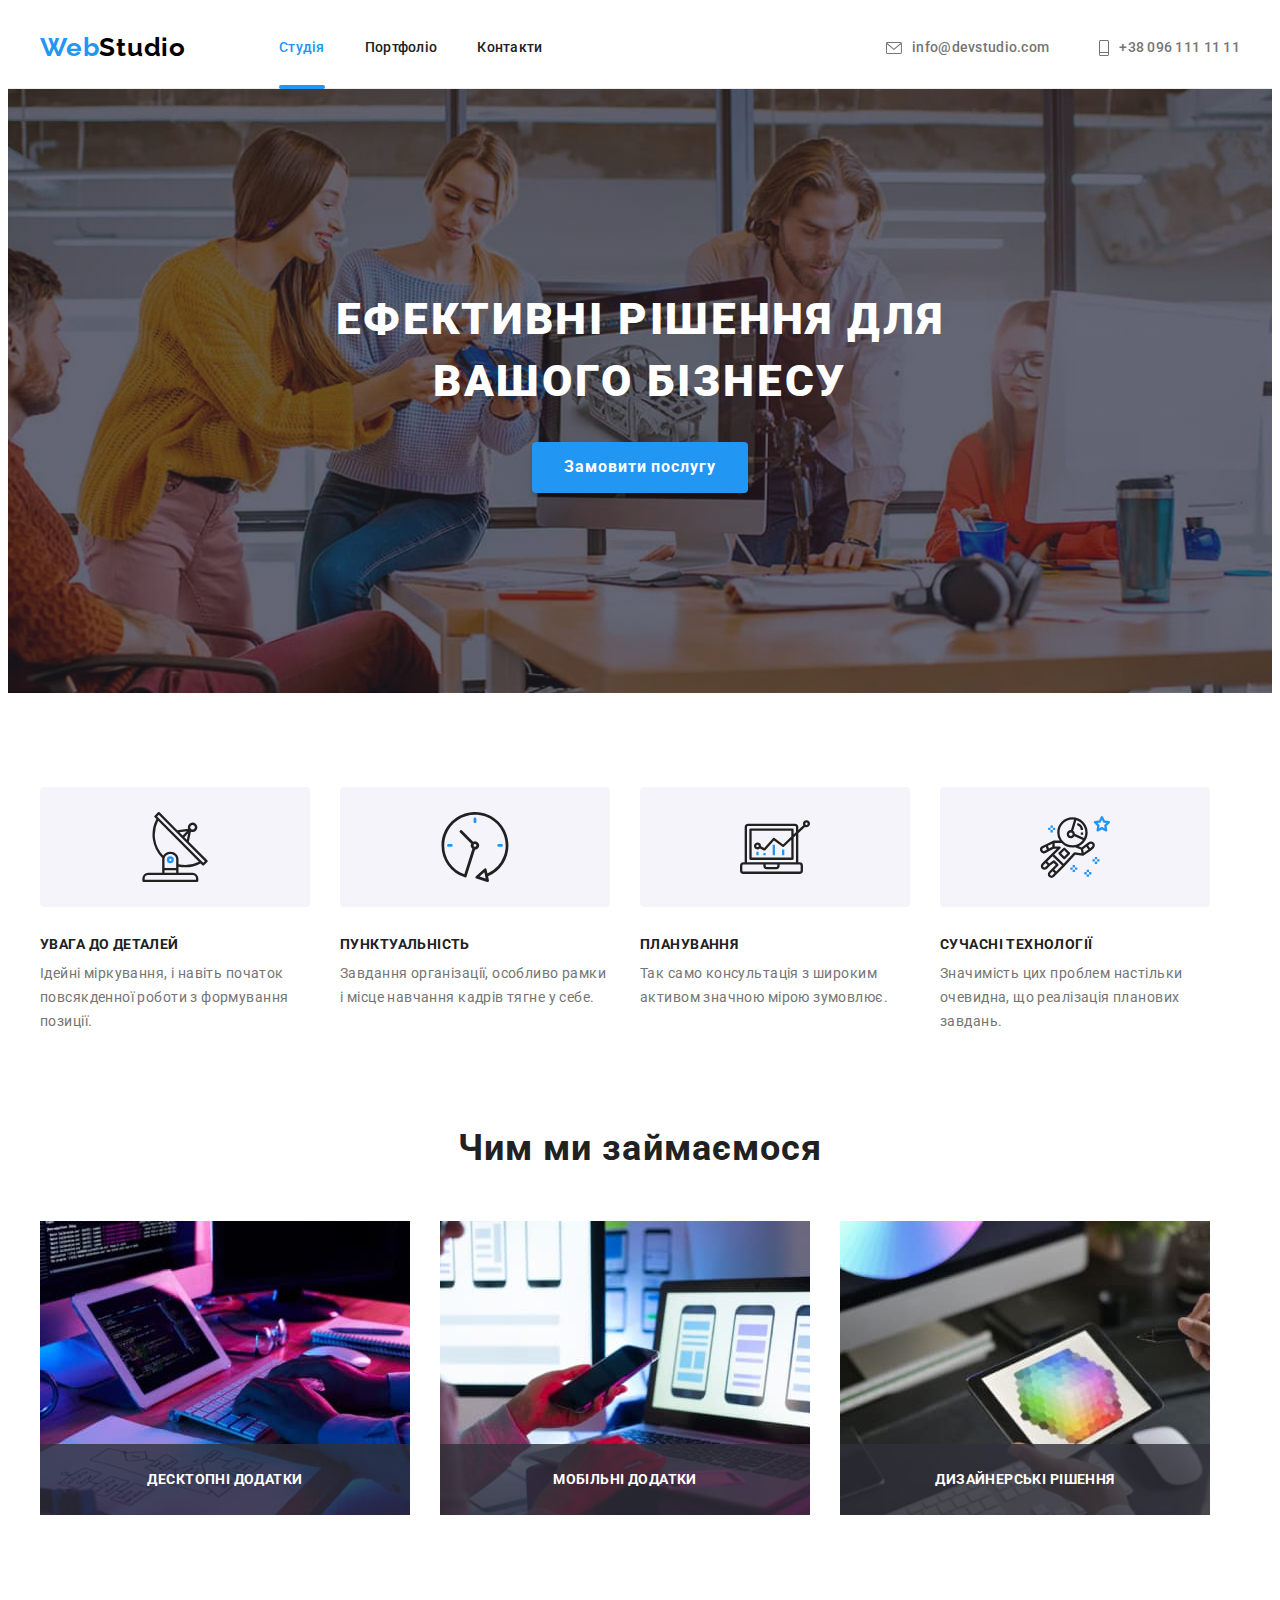
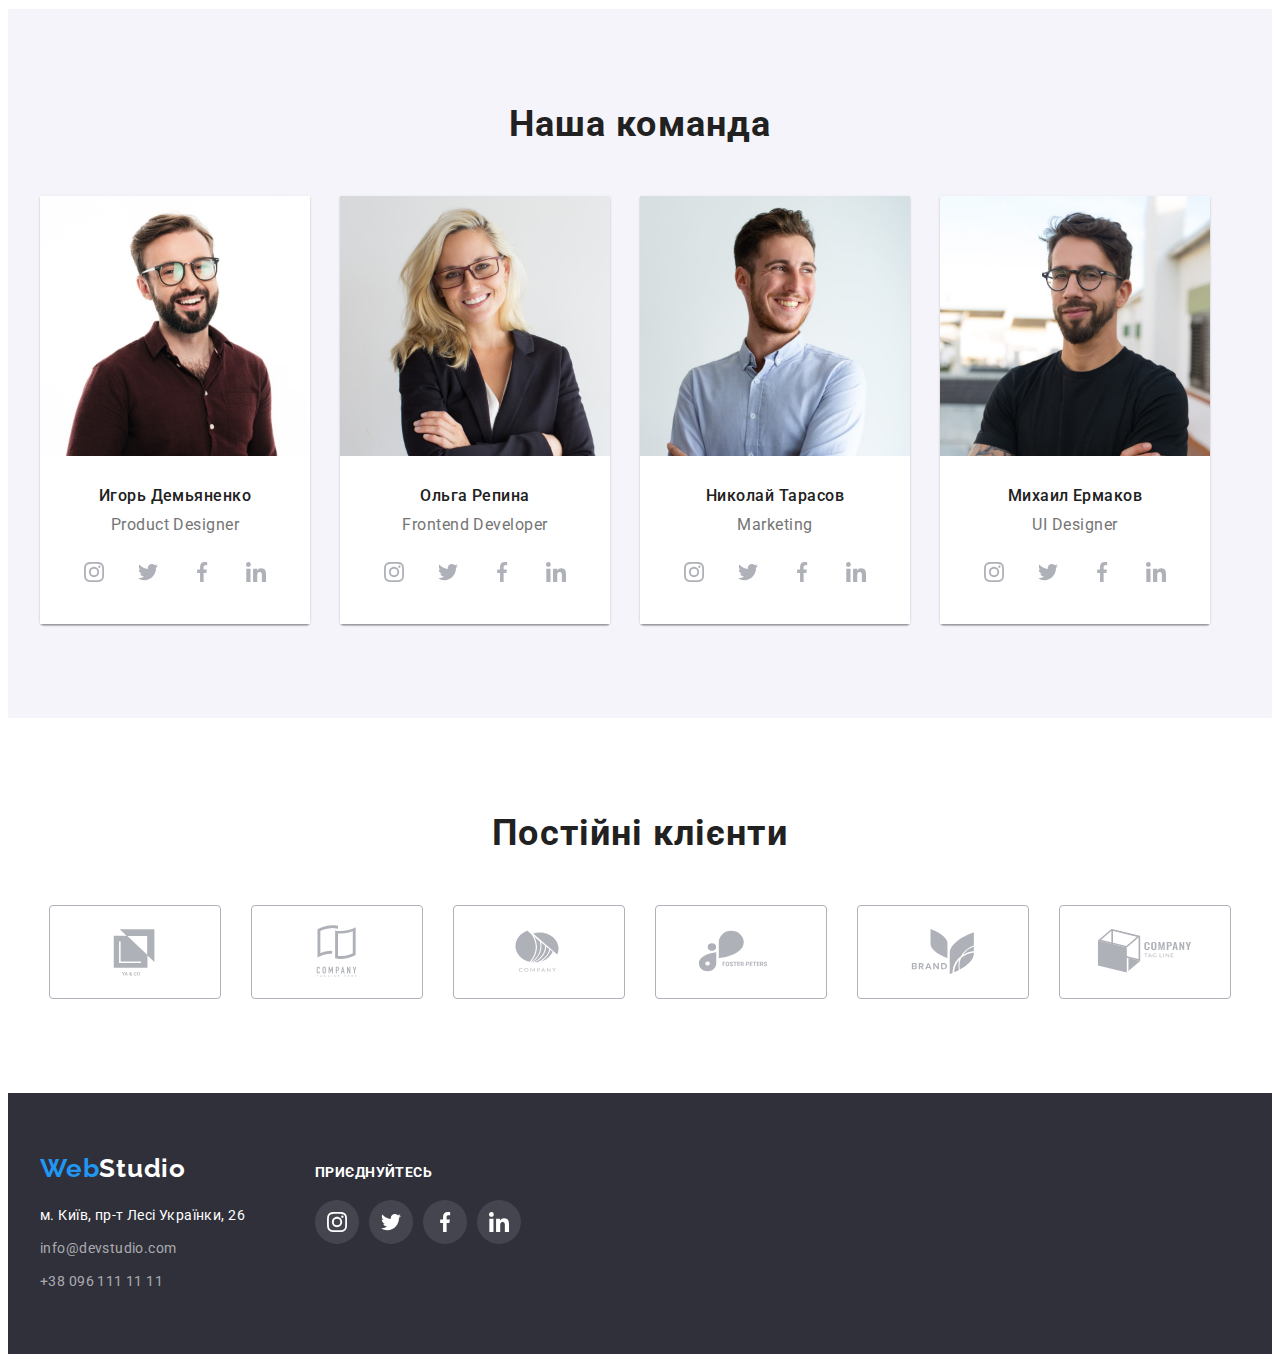
==== index.html @ e8ad6102 "Initial commit" ====
<!DOCTYPE html>
<html lang="uk">

<head>
  <meta charset="UTF-8" />
  <meta http-equiv="X-UA-Compatible" content="IE=edge" />
  <meta name="viewport" content="width=device-width, initial-scale=1.0" />
  <title>WebStudio</title>

  <link rel="preconnect" href="https://fonts.googleapis.com" />
  <link rel="preconnect" href="https://fonts.gstatic.com" crossorigin />
  <link href="https://fonts.googleapis.com/css2?family=Raleway:wght@700&family=Roboto:wght@400;500;700;900&display=swap"
    rel="stylesheet" />

  <link rel="stylesheet" href="https://cdnjs.cloudflare.com/ajax/libs/modern-normalize/1.1.0/modern-normalize.min.css"
    integrity="sha512-wpPYUAdjBVSE4KJnH1VR1HeZfpl1ub8YT/NKx4PuQ5NmX2tKuGu6U/JRp5y+Y8XG2tV+wKQpNHVUX03MfMFn9Q=="
    crossorigin="anonymous" referrerpolicy="no-referrer" />

  <link rel="stylesheet" href="./css/styles.css" />
</head>

<body>
  <!--Header section-->
  <header class="header">
    <div class="container header-container">
      <a class="logo link" href="./index.html"><span class="web">Web</span>Studio</a>

      <nav class="header-nav">
        <!--Навігація на інші сторінки сайту-->
        <ul class="header-list list">
          <li class="header-item">
            <a class="header-link header-link-current link" href="./index.html">Студія</a>
          </li>
          <li class="header-item">
            <a class="header-link link" href="./portfolio.html">Портфоліо</a>
          </li>
          <li class="header-item">
            <a class="header-link link" href="">Контакти</a>
          </li>
        </ul>
      </nav>

      <!--Контакти-->
      <ul class="contacts-item list">
        <li>
          <a class="contacts-mail contact-link link" href="mailto:info@devstudio.com">
            <svg class="contacts-icon" width="16" height="12">
              <use href="./images/icons.svg#envelope"></use>
            </svg>
            info@devstudio.com</a>
        </li>
        <li>
          <a class="contacts-phone contact-link link" href="tel:+380961111111">
            <svg class="contacts-icon" width="10" height="16">
              <use href="./images/icons.svg#telephone"></use>
            </svg>
            +38 096 111 11 11</a>
        </li>
      </ul>
    </div>
  </header>
  <!--Main section-->
  <main>
    <!--Section Hero-->
    <section class="hero">
      <div class="container">
        <h1 class="hero-title">Ефективні рішення для вашого бізнесу</h1>

        <button class="hero-btn" type="button" data-modal-open>Замовити послугу</button>
      </div>
    </section>
    <!--Section Features-->
    <section class="features section">
      <div class="container">
        <h2 class="visually-hidden">Переваги</h2>
        <ul class="features-list list">
          <li class="features-item">
            <div class="features-icon-container">
              <svg width="70" height="70">
                <use href="./images/icons.svg#antenna"></use>
              </svg>
            </div>
            <h3 class="features-tile">УВАГА ДО ДЕТАЛЕЙ</h3>
            <p class="features-desc">
              Ідейні міркування, і навіть початок повсякденної роботи з формування позиції.
            </p>
          </li>
          <li class="features-item">
            <div class="features-icon-container">
              <svg width="70" height="70">
                <use href="./images/icons.svg#clock"></use>
              </svg>
            </div>
            <h3 class="features-tile">ПУНКТУАЛЬНІСТЬ</h3>
            <p class="features-desc">
              Завдання організації, особливо рамки і місце навчання кадрів тягне у себе.
            </p>
          </li>

          <li class="features-item">
            <div class="features-icon-container">
              <svg width="70" height="70">
                <use href="./images/icons.svg#diagram"></use>
              </svg>
            </div>
            <h3 class="features-tile">ПЛАНУВАННЯ</h3>
            <p class="features-desc">
              Так само консультація з широким активом значною мірою зумовлює.
            </p>
          </li>
          <li class="features-item">
            <div class="features-icon-container">
              <svg width="70" height="70">
                <use href="./images/icons.svg#astronaut"></use>
              </svg>
            </div>
            <h3 class="features-tile">СУЧАСНІ ТЕХНОЛОГІЇ</h3>
            <p class="features-desc">
              Значимість цих проблем настільки очевидна, що реалізація планових завдань.
            </p>
          </li>
        </ul>
      </div>
    </section>
    <!--Section About-->
    <section class="about section">
      <div class="container">
        <h2 class="about-title">Чим ми займаємося</h2>
        <ul class="about-list list">
          <li class="about-item">
            <img src="images/box1.jpg" alt="Работа за компьютером" width="370" height="294" />
          <div class="img-title">
            <p class="img-desc">Десктопні додатки</p>
          </div>
          </li>
          <li class="about-item">
            <img src="images/box2.jpg" alt="Работа за ноутбуком" width="370" height="294" />
           <div class="img-title">
            <p class="img-desc">Мобільні додатки</p>
          </div>
          </li>
          <li class="about-item">
            <img src="images/box3.jpg" alt="Работа на планшете" width="370" height="294" />
          <div class="img-title">
            <p class="img-desc">Дизайнерські рішення</p>
          </div>
          </li>
        </ul>
      </div>
    </section>
    <!--Section Team-->
    <section class="team section">
      <div class="container">
        <h2 class="team-title">Наша команда</h2>
        <ul class="team-list list">
          <li class="team-item">
            <img src="images/igor.jpg" alt="Игорь Демьяненко" width="270" height="260" />
            <div class="team-desc">
              <h3 class="team-name">Игорь Демьяненко</h3>
              <p class="team-position">Product Designer</p>
              <ul class="team-social-list list">
                <li class="team-social-item">
                  <a class="team-social-link link" href="" rel="noopener noreferrer" aria-label="Instagram">
                    <svg class="social-icon" width="20" height="20">
                      <use href="./images/icons.svg#instagram"></use>
                    </svg>
                  </a>
                </li>
                <li class="team-social-item">
                  <a class="team-social-link link">
                    <svg class="social-icon" width="20" height="20">
                      <use href="./images/icons.svg#twitter"></use>
                    </svg>
                  </a>
                </li>
                <li class="team-social-item">
                  <a class="team-social-link link">
                    <svg class="social-icon" width="20" height="20">
                      <use href="./images/icons.svg#facebook"></use>
                    </svg>
                  </a>
                </li>
                <li class="team-social-item">
                  <a class="team-social-link link">
                    <svg class="social-icon" width="20" height="20">
                      <use href="./images/icons.svg#linkedin"></use>
                    </svg>
                  </a>
                </li>
              </ul>
            </div>
          </li>
          <li class="team-item">
            <img src="images/olga.jpg" alt="Ольга Репина" width="270" height="260" />
            <div class="team-desc">
              <h3 class="team-name">Ольга Репина</h3>
              <p class="team-position">Frontend Developer</p>
              <ul class="team-social-list list">
                <li class="team-social-item">
                  <a class="team-social-link link" href="" rel="noopener noreferrer" aria-label="Instagram">
                    <svg class="social-icon" width="20" height="20">
                      <use href="./images/icons.svg#instagram"></use>
                    </svg>
                  </a>
                </li>
                <li class="team-social-item">
                  <a class="team-social-link link">
                    <svg class="social-icon" width="20" height="20">
                      <use href="./images/icons.svg#twitter"></use>
                    </svg>
                  </a>
                </li>
                <li class="team-social-item">
                  <a class="team-social-link link">
                    <svg class="social-icon" width="20" height="20">
                      <use href="./images/icons.svg#facebook"></use>
                    </svg>
                  </a>
                </li>
                <li class="team-social-item">
                  <a class="team-social-link link">
                    <svg class="social-icon" width="20" height="20">
                      <use href="./images/icons.svg#linkedin"></use>
                    </svg>
                  </a>
                </li>
              </ul>
            </div>
          </li>
          <li class="team-item">
            <img src="images/nikolay.jpg" alt="Николай Тарасов" width="270" height="260" />
            <div class="team-desc">
              <h3 class="team-name">Николай Тарасов</h3>
              <p class="team-position">Marketing</p>
              <ul class="team-social-list list">
                <li class="team-social-item">
                  <a class="team-social-link link" href="" rel="noopener noreferrer" aria-label="Instagram">
                    <svg class="social-icon" width="20" height="20">
                      <use href="./images/icons.svg#instagram"></use>
                    </svg>
                  </a>
                </li>
                <li class="team-social-item">
                  <a class="team-social-link link" href="" rel="noopener noreferrer" aria-label="Twitter">
                    <svg class="social-icon" width="20" height="20">
                      <use href="./images/icons.svg#twitter"></use>
                    </svg>
                  </a>
                </li>
                <li class="team-social-item">
                  <a class="team-social-link link" href="" rel="noopener noreferrer" aria-label="Facebook">
                    <svg class="social-icon" width="20" height="20">
                      <use href="./images/icons.svg#facebook"></use>
                    </svg>
                  </a>
                </li>
                <li class="team-social-item">
                  <a class="team-social-link link">
                    <svg class="social-icon" width="20" height="20">
                      <use href="./images/icons.svg#linkedin"></use>
                    </svg>
                  </a>
                </li>
              </ul>
            </div>
          </li>

          <li class="team-item">
            <img src="images/mihail.jpg" alt="Михаил Ермаков" width="270" height="260" />
            <div class="team-desc">
              <h3 class="team-name">Михаил Ермаков</h3>
              <p class="team-position">UI Designer</p>
              <ul class="team-social-list list">
                <li class="team-social-item">
                  <a class="team-social-link link" href="" rel="noopener noreferrer" aria-label="Instagram">
                    <svg class="social-icon" width="20" height="20">
                      <use href="./images/icons.svg#instagram"></use>
                    </svg>
                  </a>
                </li>
                <li class="team-social-item">
                  <a class="team-social-link link">
                    <svg class="social-icon" width="20" height="20">
                      <use href="./images/icons.svg#twitter"></use>
                    </svg>
                  </a>
                </li>
                <li class="team-social-item">
                  <a class="team-social-link link">
                    <svg class="social-icon" width="20" height="20">
                      <use href="./images/icons.svg#facebook"></use>
                    </svg>
                  </a>
                </li>
                <li class="team-social-item">
                  <a class="team-social-link link">
                    <svg class="social-icon" width="20" height="20">
                      <use href="./images/icons.svg#linkedin"></use>
                    </svg>
                  </a>
                </li>
              </ul>
            </div>
          </li>
        </ul>
      </div>
    </section>
    <!--Our clients-->
    <section class="clients section">
      <div class="container">
        <h2 class="about-title">Постійні клієнти</h2>
        <ul class="clients-list list">
          <li class="clients-item">
            <a class="clients-link" href="" rel="noopener noreferrer" aria-label="Логотип компании 1">
              <svg class="client-icon" width="106" height="60">
                <use href="./images/icons.svg#logo1"></use>
              </svg>
            </a>
          </li>
          <li class="clients-item">
            <a class="clients-link" href="" rel="noopener noreferrer" aria-label="Логотип компании 2">
              <svg class="client-icon" width="106" height="60">
                <use href="./images/icons.svg#logo2"></use>
              </svg>
            </a>
          </li>
          <li class="clients-item">
            <a class="clients-link" href="" rel="noopener noreferrer" aria-label="Логотип компании 3">
              <svg class="client-icon" width="106" height="60">
                <use href="./images/icons.svg#logo3"></use>
              </svg>
            </a>
          </li>
          <li class="clients-item">
            <a class="clients-link" href="" rel="noopener noreferrer" aria-label="Логотип компании 4">
              <svg class="client-icon" width="106" height="60">
                <use href="./images/icons.svg#logo4"></use>
              </svg>
            </a>
          </li>
          <li class="clients-item">
            <a class="clients-link" href="" rel="noopener noreferrer" aria-label="Логотип компании 5">
              <svg class="client-icon" width="106" height="60">
                <use href="./images/icons.svg#logo5"></use>
              </svg>
            </a>
          </li>
          <li class="clients-item">
            <a class="clients-link" href="" rel="noopener noreferrer" aria-label="Логотип компании 6">
              <svg class="client-icon" width="106" height="60">
                <use href="./images/icons.svg#logo6"></use>
              </svg>
            </a>
          </li>
        </ul>
      </div>
    </section>
  </main>
  <!--Footer section-->
  <footer class="footer">
    <div class="footer-container container">
      <div class="footer-left">
        <a class="logo-footer logo-white link" href="./index.html"><span class="web">Web</span>Studio</a>
        <address class="address">
          <p class="adress-street">м. Київ, пр-т Лесі Українки, 26</p>
          <ul class="address-list list">
            <li class="address-item">
              <a class="address-link link" href="mailto:info@devstudio.com">info@devstudio.com</a>
            </li>
            <li class="address-item">
              <a class="address-link link" href="tel:+380961111111">+38 096 111 11 11</a>
            </li>
          </ul>
        </address>
      </div>
      <div class="footer-right">
        <h2 class="footer-title">приєднуйтесь</h2>
        <ul class="footer-list list">
          <li class="footer-item">
            <a class="footer-link link" href="" rel="noopener noreferrer" aria-label="Instagram">
              <svg class="footer-icon" width="20" height="20">
                <use href="./images/icons.svg#instagram"></use>
              </svg>
            </a>
          </li>
          <li class="footer-item">
            <a class="footer-link link" href="" rel="noopener noreferrer" aria-label="Twitter">
              <svg class="footer-icon" width="20" height="20">
                <use href="./images/icons.svg#twitter"></use>
              </svg>
            </a>
          </li>
          <li class="footer-item">
            <a class="footer-link link" href="" rel="noopener noreferrer" aria-label="Facebook">
              <svg class="footer-icon" width="20" height="20">
                <use href="./images/icons.svg#facebook"></use>
              </svg>
            </a>
          </li>
          <li class="footer-item">
            <a class="footer-link link" href="" rel="noopener noreferrer" aria-label="Linkedin">
              <svg class="footer-icon" width="20" height="20">
                <use href="./images/icons.svg#linkedin"></use>
              </svg>
            </a>
          </li>
        </ul>
      </div>
    </div>
  </footer>

<!--Modal Window-->
<div class="backdrop is-hidden" data-modal>
<div class="modal">
<button class="modal-button" data-modal-close>
<svg class="modal-btn-icon" width="18" height="18">
<use href="./images/icons.svg#icon-close-icon"></use>
</svg>
</button>
</div>
</div>
  <script src="./js/modal.js"></script>
</body>

</html>
---- css/styles.css ----
:root {
  /* fonts */
  --main-font: Roboto, sans-serif;
  --secondary-font: Raleway, sans-serif;
  /* text-color */
  --main-text-color: #212121;
  --second-text-color: #757575;
  --accent-text-color: #2196f3;
  /* backgroud-color */
  --dark: #2f303a;
  --light: #f5f4fa;
}

body {
  font-family: var(--main-font);
  color: var(--main-text-color);
}

/* Base styles*/
.container {
  width: 1200px;
  padding-right: 15px;
  padding-left: 15px;
  margin-right: auto;
  margin-left: auto;
}

img {
  display: block;
}

.section {
  padding-top: 94px;
  padding-bottom: 94px;
}

.visually-hidden {
  position: absolute;
  width: 1px;
  height: 1px;
  margin: -1px;
  border: 0;
  padding: 0;
  white-space: nowrap;
  clip-path: inset(100%);
  clip: rect(0 0 0 0);
  overflow: hidden;
}

/* reset styles*/
h1,
h2,
h3,
h4,
h5,
h6,
p {
  margin: 0;
}

.link {
  text-decoration: none;
  color: currentColor;
}

.list {
  list-style: none;
  padding: 0;
  margin: 0;
}

/*Header section*/
.header {
  margin-left: auto;
  margin-right: auto;
  max-width: 1600px;
  border-bottom: 1px solid #ececec;
}

.header-container {
  display: flex;
  align-items: center;
}

.header-list {
  display: flex;
  gap: 40px;
}

.logo {
  margin-right: 93px;

  font-family: var(--secondary-font);
  font-weight: 700;
  font-size: 26px;
  line-height: 1.2;
  letter-spacing: 0.03em;
  color: #000000;
}

.web {
  font-family: var(--secondary-font);
  color: var(--accent-text-color);
  font-weight: 700;
  font-size: 26px;
  line-height: 1.2;
  letter-spacing: 0.03em;
}

.header-nav {
  margin-right: auto;
}
.header-link {
  display: block;
  padding-top: 32px;
  padding-bottom: 32px;
  font-weight: 500;
  font-size: 14px;
  line-height: 1.1;
  letter-spacing: 0.02em;
  color: #212121;

  transition-property: color;
  transition-duration: 250ms;
  transition-timing-function: cubic-bezier(0.4, 0, 0.2, 1);
  transition-delay: 0s;
}

.header-link:hover,
.header-link:focus,
.contacts-mail:hover,
.contacts-mail:focus,
.contacts-phone:hover,
.contacts-phone:focus {
  color: var(--accent-text-color);
}

.header-link-current {
  position: relative;
  color: var(--accent-text-color);
}

.header-link-current::after {
  display: block;
  position: absolute;
  bottom: -1px;
  left: 0;
  content: "";
  width: 100%;
  height: 4px;
  border-radius: 2px;
  background: #2196f3;
}

.contacts-mail {
  padding-top: 32px;
  padding-bottom: 32px;
  margin-right: 50px;

  transition-property: color;
  transition-duration: 250ms;
  transition-timing-function: cubic-bezier(0.4, 0, 0.2, 1);
  transition-delay: 0s;
}

.contacts-phone {
  padding-top: 32px;
  padding-bottom: 32px;

  transition-property: color;
  transition-duration: 250ms;
  transition-timing-function: cubic-bezier(0.4, 0, 0.2, 1);
  transition-delay: 0s;
}

.contacts-icon {
  margin-right: 10px;
  fill: currentColor;

  transition-property: color;
  transition-duration: 250ms;
  transition-timing-function: cubic-bezier(0.4, 0, 0.2, 1);
  transition-delay: 0s;
}

.contacts-icon:hover .contacts-icon:focus {
  color: var(--accent-text-color);
}

.contact-link {
  display: flex;
  align-items: center;
}

.contacts-item {
  display: flex;
  align-items: center;
  color: var(--second-text-color);
  font-weight: 500;
  font-size: 14px;
  line-height: 1.1;
  letter-spacing: 0.02em;
}

/*section hero*/

.hero {
  background-image: linear-gradient(
      to right,
      rgba(47, 48, 58, 0.4),
      rgba(47, 48, 58, 0.4)
    ),
    url("../images/hero/img-hero.jpg");
  background-color: #c4c4c4;
  background-repeat: no-repeat;
  background-position: center;
  background-size: cover;

  max-width: 1600px;
  margin-right: auto;
  margin-left: auto;
  padding-top: 200px;
  padding-bottom: 200px;
  text-align: center;
}

.hero-title {
  margin-left: auto;
  margin-right: auto;
  width: 696px;
  margin-bottom: 30px;
  font-weight: 900;
  font-size: 44px;
  line-height: 1.4;
  letter-spacing: 0.06em;
  text-transform: uppercase;
  color: #ffffff;
}

.hero-btn {
  min-width: 200px;
  min-height: 50px;
  padding: 10px 32px;
  font-family: inherit;
  font-weight: 700;
  font-size: 16px;
  line-height: 1.9;
  letter-spacing: 0.06em;
  color: #ffffff;
  background-color: #2196f3;
  border: none;
  cursor: pointer;
  box-shadow: 0px 4px 4px rgba(0, 0, 0, 0.15);
  border-radius: 4px;

  transition-property: border, background-color;
  transition-duration: 250ms;
  transition-timing-function: cubic-bezier(0.4, 0, 0.2, 1);
  transition-delay: 0s;
}

.hero-btn:hover,
.hero-btn:focus {
  background-color: #188ce8;
  border: none;
}

/*section featuers*/
.features-list {
  display: flex;
}

.features-item {
  width: 270px;
  margin-right: 30px;
}

.features-item:last-child {
  margin-right: 0;
}

.features-tile {
  margin-bottom: 10px;
  font-weight: 700;
  font-size: 14px;
  line-height: 1.1;
  letter-spacing: 0.03em;
  text-transform: uppercase;
}

.features-desc {
  font-size: 14px;
  line-height: 1.7;
  letter-spacing: 0.03em;
  color: var(--second-text-color);
}

.features-icon-container {
  display: flex;
  width: 270px;
  height: 120px;
  background-color: var(--light);
  border-radius: 4px;
  align-items: center;
  justify-content: center;
  margin-bottom: 30px;
}

/*section about*/

.about-list {
  display: flex;
  margin-right: auto;
  margin-left: auto;
}

.about-title,
.team-title {
  margin-bottom: 50px;
}
.about {
  padding-top: 0;
}
.about-title {
  margin-bottom: 50px;
  font-weight: 700;
  font-size: 36px;
  line-height: 1.2;
  text-align: center;
  letter-spacing: 0.03em;
}

.about-item {
  position: relative;
  margin-right: 30px;
}

.about-item:last-child {
  margin-right: 0;
}

.img-title {
  position: absolute;
  width: 100%;
  bottom: 0;
  left: 0;
  padding-top: 27px;
  padding-bottom: 27px;
  display: flex;
  justify-content: center;
  align-items: center;
  background-color: rgba(47, 48, 58, 0.8);
}

.img-desc {
  font-weight: 700;
  font-size: 14px;
  line-height: 1.2;
  text-align: center;
  letter-spacing: 0.03em;
  text-transform: uppercase;

  color: #ffffff;
}
/*section team*/
.team {
  background-color: var(--light);
}

.team-title {
  margin-bottom: 50px;
  font-weight: 700;
  font-size: 36px;
  line-height: 1.2;
  text-align: center;
  letter-spacing: 0.03em;
  color: var(--main-text-color);
}

.team-name {
  margin-bottom: 10px;
  font-weight: 500;
  font-size: 16px;
  line-height: 1.2;
  text-align: center;
  letter-spacing: 0.03em;
}

.team-position {
  font-size: 16px;
  line-height: 1.2;
  text-align: center;
  letter-spacing: 0.03em;
  color: var(--second-text-color);
  margin-bottom: 16px;
}

.team-list {
  display: flex;
}

.team-item {
  margin-right: 30px;
  box-shadow: 0px 1px 3px rgba(0, 0, 0, 0.12), 0px 1px 1px rgba(0, 0, 0, 0.14),
    0px 2px 1px rgba(0, 0, 0, 0.2);
  border-radius: 0px 0px 4px 4px;
}

.team-item:last-child {
  margin-right: 0;
}

.team-desc {
  padding-top: 30px;
  padding-bottom: 30px;
  background-color: #ffffff;
}

.team-social-list {
  display: flex;
  align-items: center;
  justify-content: center;
  gap: 10px;
}

.team-social-link {
  display: flex;
  align-items: center;
  justify-content: center;
  width: 44px;
  height: 44px;
  background-color: #ffffff;
  border-radius: 50%;

  transition-property: fill, background-color;
  transition-duration: 250ms;
  transition-timing-function: cubic-bezier(0.4, 0, 0.2, 1);
  transition-delay: 0s;
}

.social-icon {
  fill: #afb1b8;

  transition-property: fill;
  transition-duration: 250ms;
  transition-timing-function: cubic-bezier(0.4, 0, 0.2, 1);
  transition-delay: 0s;
}

.team-social-link:hover {
  background-color: #2196f3;
}

.team-social-link:hover .social-icon {
  fill: #ffffff;
}

/*Our clients*/
.clients-list {
  display: flex;
  align-items: center;
  justify-content: center;
  gap: 30px;
}

.clients-link {
  display: flex;
  align-items: center;
  justify-content: center;
  width: 170px;
  height: 92px;
  border: 1px solid #afb1b8;
  border-radius: 4px;
  color: #afb1b8;

  transition-property: color, border;
  transition-duration: 250ms;
  transition-timing-function: cubic-bezier(0.4, 0, 0.2, 1);
  transition-delay: 0s;
}

.client-icon {
  fill: currentColor;
}

.clients-link:hover,
.clients-link:focus {
  color: #2196f3;
  border: 1px solid #2196f3;
}

/*Footer section*/
.footer {
  background-color: var(--dark);
  padding-top: 60px;
  padding-bottom: 60px;
}

.footer-container {
  display: flex;
  align-items: baseline;
}

.footer-left {
  display: flex;
  flex-direction: column;
}

.logo-footer {
  display: inline-block;
  margin-bottom: 20px;
}

.logo-white {
  font-family: var(--secondary-font);
  font-weight: 700;
  font-size: 26px;
  line-height: 1.2;
  letter-spacing: 0.03em;
  color: #ffffff;
}

.address {
  font-style: inherit;
}

.adress-street {
  margin-bottom: 9px;
  font-size: 14px;
  line-height: 1.7;
  letter-spacing: 0.03em;
  color: #ffffff;
}

.address-link {
  font-size: 14px;
  line-height: 1.7;
  letter-spacing: 0.03em;
  color: rgba(255, 255, 255, 0.6);

  transition-property: color;
  transition-duration: 250ms;
  transition-timing-function: cubic-bezier(0.4, 0, 0.2, 1);
  transition-delay: 0s;
}

.address-link:hover,
.address-link:focus {
  color: var(--accent-text-color);
}

.address-item {
  margin-bottom: 9px;
}

.address-item:last-child {
  margin-bottom: 0;
}

.footer-right {
  display: flex;
  flex-direction: column;
  margin-left: 70px;
}

.footer-list {
  display: flex;
  align-items: center;
  justify-content: center;
  gap: 10px;
}

.footer-title {
  margin-bottom: 20px;
  font-weight: 700;
  font-size: 14px;
  line-height: 16px;
  letter-spacing: 0.03em;
  text-transform: uppercase;

  color: #ffffff;
}

.footer-link {
  display: flex;
  align-items: center;
  justify-content: center;
  width: 44px;
  height: 44px;
  border-radius: 50%;
  background: rgba(255, 255, 255, 0.1);

  transition-property: background-color;
  transition-duration: 250ms;
  transition-timing-function: cubic-bezier(0.4, 0, 0.2, 1);
  transition-delay: 0s;
}

.footer-icon {
  fill: #ffffff;
}

.footer-link:hover,
.footer-link:focus {
  background-color: #2196f3;
}

/*Portfolio srction*/
.portfolio-menu {
  display: flex;
  margin-left: auto;
  margin-right: auto;
  justify-content: center;
  margin-bottom: 50px;
}

.filtr-butoon {
  padding-left: 22px;
  padding-right: 22px;
  padding-top: 6px;
  padding-bottom: 6px;
  font-family: inherit;
  color: var(--main-text-color);
  font-weight: 500;
  font-size: 16px;
  line-height: 1.6;
  letter-spacing: 0.03em;
  background-color: var(--light);
  cursor: pointer;
  border: none;
  border-radius: 4px;

  transition-property: color, background-color, box-shadow, border-radius;
  transition-duration: 250ms;
  transition-timing-function: cubic-bezier(0.4, 0, 0.2, 1);
  transition-delay: 0s;
}

.filtr-butoon:hover,
.filtr-butoon:focus,
.current {
  color: #ffffff;
  background-color: var(--accent-text-color);
  box-shadow: 0px 3px 1px rgba(0, 0, 0, 0.1), 0px 1px 2px rgba(0, 0, 0, 0.08),
    0px 2px 2px rgba(0, 0, 0, 0.12);
  border-radius: 4px;
}

.portfolio-menu-item {
  padding-right: 8px;
}

.portfolio-menu-item:last-child {
  padding-right: 0;
}

.examples-list {
  display: flex;
  flex-wrap: wrap;
  gap: 30px;
}

.examples-item {
  flex-basis: calc((100% - 2 * 30px) / 3);
}

.examples-overlay {
  position: relative;
  overflow: hidden;
}

.overlay {
  position: absolute;
  background: rgba(33, 150, 243, 0.9);
  right: 0;
  top: 0;
  padding-top: 63px;
  padding-right: 24px;
  padding-bottom: 63px;
  padding-left: 24px;
  width: 100%;
  height: 100%;
  transform: translateY(100%);
  transition: transform 250ms cubic-bezier(0.4, 0, 0.2, 1);
}

.example-link:hover .overlay {
  transform: translateY(0);
  opacity: 1;
}

.overlay-text {
  text-align: left;
  font-size: 18px;
  line-height: 1.6;
  letter-spacing: 0.03em;
  color: #ffffff;
}

.portfolio-title {
  margin-bottom: 4px;
  font-weight: 700;
  font-size: 18px;
  line-height: 2;
  letter-spacing: 0.06em;
}

.portfolio-item {
  font-size: 16px;
  line-height: 1.9;
  letter-spacing: 0.03em;
  color: var(--second-text-color);
}

.portfolio-desc {
  padding-top: 20px;
  padding-bottom: 20px;
  padding-left: 24px;
  padding-right: 24px;
  width: 370px;
  border: 1px solid #eeeeee;
  border-top: none;
}

.example-link {
  display: block;

  transition-property: box-shadow;
  transition-duration: 250ms;
  transition-timing-function: cubic-bezier(0.4, 0, 0.2, 1);
  transition-delay: 0s;
}

.example-link:hover,
.example-link:focus {
  box-shadow: 0px 1px 1px rgba(0, 0, 0, 0.12), 0px 4px 4px rgba(0, 0, 0, 0.06),
    1px 4px 6px rgba(0, 0, 0, 0.16);
}

/* Modal Window */

.backdrop {
  position: fixed;
  top: 0;
  left: 0;
  /* display: flex;
align-items: center;
justify-content: center; */

  width: 100%;
  height: 100%;
  background-color: rgba(0, 0, 0, 0.2);

  transition-property: opacity, visibility;
  transition-duration: 250ms;
  transition-timing-function: cubic-bezier(0.4, 0, 0.2, 1);
  transition-delay: 0s;
}

.modal {
  position: absolute;
  top: 50%;
  left: 50%;
  width: 528px;
  height: 581px;
  transform: translate(-50%, -50%) scale(1);
  background: #ffffff;
  box-shadow: 0px 1px 3px rgba(0, 0, 0, 0.12), 0px 1px 1px rgba(0, 0, 0, 0.14),
    0px 2px 1px rgba(0, 0, 0, 0.2);
  border-radius: 4px;

  transition: opacity 400ms ease-in-out, transform 400ms ease-in-out;
}

.modal-button {
  position: absolute;
  top: 8px;
  right: 8px;
  padding: 0;
  border-radius: 50%;
  width: 30px;
  height: 30px;
  display: flex;
  justify-content: center;
  align-items: center;
  background: #ffffff;
  border: 1px solid rgba(0, 0, 0, 0.1);
  cursor: pointer;
}

.backdrop.is-hidden {
  opacity: 0;
  visibility: inherit;
  pointer-events: none;
}

.backdrop.is-hidden .modal {
  opacity: 0;
  transform: translate(-50%, -50%) scale(0.5);
}
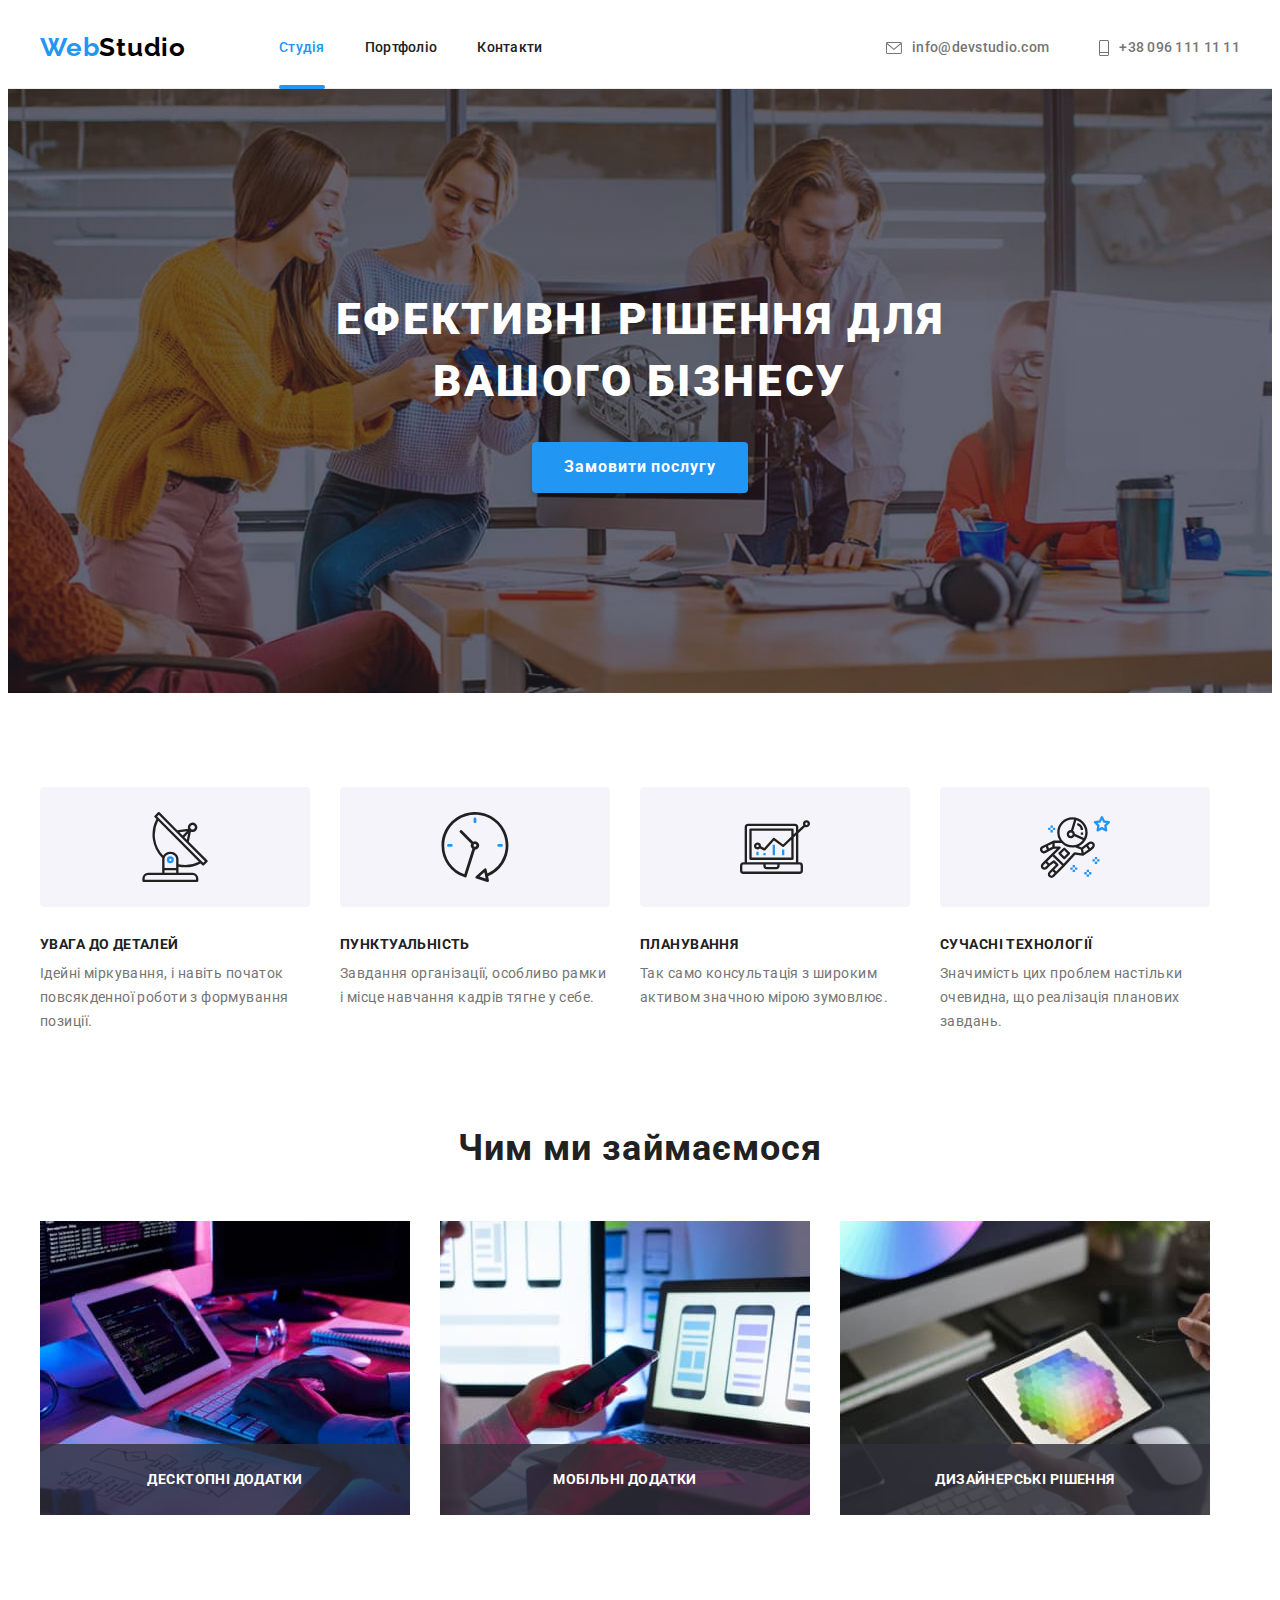
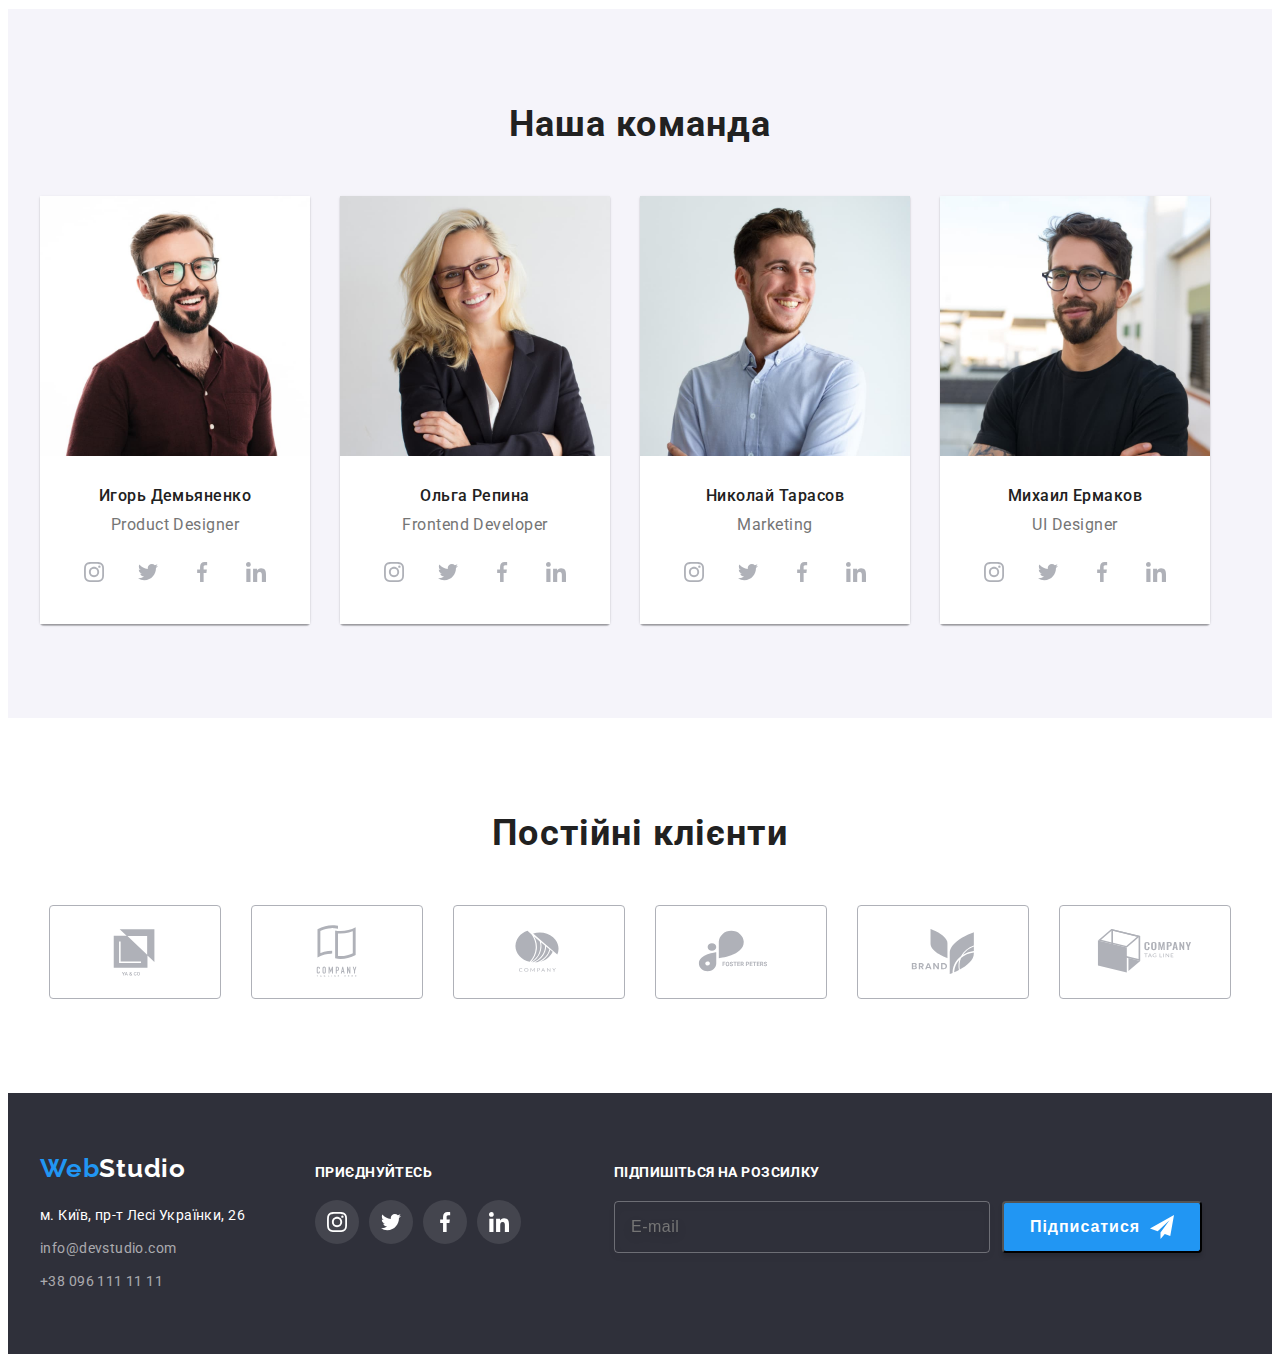
==== commit 248e68f3: "виконує дз 6" ====
--- a/index.html
+++ b/index.html
@@ -66,7 +66,9 @@
       <div class="container">
         <h1 class="hero-title">Ефективні рішення для вашого бізнесу</h1>
 
-        <button class="hero-btn" type="button" data-modal-open>Замовити послугу</button>
+        <button class="hero-btn" type="button" data-modal-open>
+          Замовити послугу
+        </button>
       </div>
     </section>
     <!--Section Features-->
@@ -82,7 +84,8 @@
             </div>
             <h3 class="features-tile">УВАГА ДО ДЕТАЛЕЙ</h3>
             <p class="features-desc">
-              Ідейні міркування, і навіть початок повсякденної роботи з формування позиції.
+              Ідейні міркування, і навіть початок повсякденної роботи з
+              формування позиції.
             </p>
           </li>
           <li class="features-item">
@@ -93,7 +96,8 @@
             </div>
             <h3 class="features-tile">ПУНКТУАЛЬНІСТЬ</h3>
             <p class="features-desc">
-              Завдання організації, особливо рамки і місце навчання кадрів тягне у себе.
+              Завдання організації, особливо рамки і місце навчання кадрів
+              тягне у себе.
             </p>
           </li>
 
@@ -116,7 +120,8 @@
             </div>
             <h3 class="features-tile">СУЧАСНІ ТЕХНОЛОГІЇ</h3>
             <p class="features-desc">
-              Значимість цих проблем настільки очевидна, що реалізація планових завдань.
+              Значимість цих проблем настільки очевидна, що реалізація
+              планових завдань.
             </p>
           </li>
         </ul>
@@ -129,21 +134,21 @@
         <ul class="about-list list">
           <li class="about-item">
             <img src="images/box1.jpg" alt="Работа за компьютером" width="370" height="294" />
-          <div class="img-title">
-            <p class="img-desc">Десктопні додатки</p>
-          </div>
+            <div class="img-title">
+              <p class="img-desc">Десктопні додатки</p>
+            </div>
           </li>
           <li class="about-item">
             <img src="images/box2.jpg" alt="Работа за ноутбуком" width="370" height="294" />
-           <div class="img-title">
-            <p class="img-desc">Мобільні додатки</p>
-          </div>
+            <div class="img-title">
+              <p class="img-desc">Мобільні додатки</p>
+            </div>
           </li>
           <li class="about-item">
             <img src="images/box3.jpg" alt="Работа на планшете" width="370" height="294" />
-          <div class="img-title">
-            <p class="img-desc">Дизайнерські рішення</p>
-          </div>
+            <div class="img-title">
+              <p class="img-desc">Дизайнерські рішення</p>
+            </div>
           </li>
         </ul>
       </div>
@@ -406,19 +411,75 @@
           </li>
         </ul>
       </div>
+      <div class="footer-subscribe">
+        <h2 class="footer-subscribe-title">Підпишіться на розсилку</h2>
+        <form class="footer-subscribe-form" action="">
+          <input class="footer-subscribe-email" type="text" name="E-mail" placeholder="E-mail" />
+
+          <button class="footer-subscribe-button" type="submit">
+            <span class="subscribe-button-text">Підписатися</span>
+            <svg class="subscribe-button-icon" width="24" height="24">
+              <use href="./images/icons.svg#icon-icon-send"></use>
+            </svg>
+          </button>
+        </form>
+      </div>
     </div>
   </footer>
 
-<!--Modal Window-->
-<div class="backdrop is-hidden" data-modal>
-<div class="modal">
-<button class="modal-button" data-modal-close>
-<svg class="modal-btn-icon" width="18" height="18">
-<use href="./images/icons.svg#icon-close-icon"></use>
-</svg>
-</button>
-</div>
-</div>
+  <!--Modal Window-->
+  <div class="backdrop is-hidden" data-modal>
+    <div class="modal">
+      <button class="modal-button" data-modal-close>
+        <svg class="modal-btn-icon" width="18" height="18">
+          <use href="./images/icons.svg#icon-close-icon"></use>
+        </svg>
+      </button>
+      <form class="modal-form" name="modal-form">
+        <strong class="register-form-title">Залиште свої дані, ми вам передзвонимо</strong>
+        <div class="register-form-groupe" role="group" aria-labelledby="contact-details-head">
+          <span class="register-form-label">Ім'я</span>
+          <label class="register-form-wrap">
+            <input class="register-form-input" type="text" name="user-name" />
+            <svg class="register-form-icon" width="18" height="18">
+              <use href="./images/icons.svg#icon-men"></use>
+            </svg>
+          </label>
+          <span class="register-form-label">Телефон</span>
+          <label class="register-form-wrap">
+            <input class="register-form-input" type="text" name="tel" />
+            <svg class="register-form-icon" width="18" height="18">
+              <use href="./images/icons.svg#icon-phone"></use>
+            </svg>
+          </label>
+          <span class="register-form-label">Пошта</span>
+          <label class="register-form-wrap">
+            <input class="register-form-input" type="text" name="e-mail" />
+            <svg class="register-form-icon" width="18" height="18">
+              <use href="./images/icons.svg#icon-envelope"></use>
+            </svg>
+          </label>
+          <span class="register-form-label">Коментар</span>
+          <label class="register-form-wrap">
+            <textarea class="comment-text" name="comment" placeholder="Введіть текст" rows="6"></textarea>
+          </label>
+        </div>
+
+        <label class="register-form-agreement">
+          <input class="register-checkbox visually-hidden" type="checkbox" name="agreement" />
+          <svg class="register-icon" width="16" height="15">
+            <use class="register-icon-uncheck" href="./images/icons.svg#check-icon"></use>
+            <use class="register-icon-check" href="./images/icons.svg#icon-check"></use>
+          </svg>
+          <span class="register-form-agreement-text">Погоджуюся з розсилкою та приймаю
+            <a class="register-form-agreement-link" href="">Умови договору</a>
+          </span>
+        </label>
+
+        <button class="register-form-btn" type="submit">Відпрвити</button>
+      </form>
+    </div>
+  </div>
   <script src="./js/modal.js"></script>
 </body>
 
--- a/css/styles.css
+++ b/css/styles.css
@@ -737,6 +737,71 @@
     1px 4px 6px rgba(0, 0, 0, 0.16);
 }
 
+.footer-subscribe {
+  margin-left: 93px;
+  display: flex;
+  flex-direction: column;
+  align-items: flex-start;
+  justify-content: center;
+}
+
+.footer-subscribe-form {
+  display: flex;
+}
+
+.footer-subscribe-title {
+  margin-bottom: 20px;
+  font-weight: 700;
+  font-size: 14px;
+  line-height: 1.1;
+  letter-spacing: 0.03em;
+  text-transform: uppercase;
+  color: #ffffff;
+}
+
+.footer-subscribe-email {
+  display: flex;
+  width: 358px;
+  height: 50;
+  padding: 15px 0 15px 16px;
+  background-color: transparent;
+  border: 1px solid rgba(255, 255, 255, 0.3);
+  filter: drop-shadow(0px 4px 4px rgba(0, 0, 0, 0.15));
+  border-radius: 4px;
+  font-size: 16px;
+  line-height: 1.25;
+  display: flex;
+  align-items: center;
+  letter-spacing: 0.03em;
+
+  color: rgba(255, 255, 255, 0.6);
+}
+
+.footer-subscribe-button {
+  display: flex;
+  align-items: center;
+  justify-content: center;
+  margin-left: 12px;
+  width: 200px;
+  background: #2196f3;
+  box-shadow: 0px 4px 4px rgba(0, 0, 0, 0.15);
+  border-radius: 4px;
+  cursor: pointer;
+}
+
+.subscribe-button-text {
+  font-weight: 700;
+  font-size: 16px;
+  line-height: 1.88;
+  letter-spacing: 0.06em;
+  color: #ffffff;
+}
+
+.subscribe-button-icon {
+  margin-left: 10px;
+  fill: #ffffff;
+}
+
 /* Modal Window */
 
 .backdrop {
@@ -758,11 +823,12 @@
 }
 
 .modal {
+  padding: 40px;
   position: absolute;
   top: 50%;
   left: 50%;
-  width: 528px;
-  height: 581px;
+  min-width: 528px;
+  min-height: 581px;
   transform: translate(-50%, -50%) scale(1);
   background: #ffffff;
   box-shadow: 0px 1px 3px rgba(0, 0, 0, 0.12), 0px 1px 1px rgba(0, 0, 0, 0.14),
@@ -770,6 +836,12 @@
   border-radius: 4px;
 
   transition: opacity 400ms ease-in-out, transform 400ms ease-in-out;
+}
+
+.modal-btn-icon:hover,
+.modal-btn-icon:focus {
+  fill: #2196f3;
+  transition: 250ms cubic-bezier(0.4, 0, 0.2, 1);
 }
 
 .modal-button {
@@ -798,3 +870,148 @@
   opacity: 0;
   transform: translate(-50%, -50%) scale(0.5);
 }
+
+.modal-form {
+  text-align: center;
+}
+
+.register-form-title {
+  display: block;
+  margin-bottom: 12px;
+  font-weight: 700;
+  font-size: 20px;
+  line-height: 1.2;
+  text-align: center;
+  letter-spacing: 0.03em;
+
+  color: var(--main-text-color);
+}
+.register-form-wrap {
+  position: relative;
+  display: block;
+  margin-bottom: 10px;
+}
+
+.register-form-wrap:last-child {
+  margin-bottom: 0;
+}
+
+.register-form-label {
+  display: block;
+  text-align: left;
+  margin-bottom: 4px;
+  font-weight: 400;
+  font-size: 12px;
+  line-height: 1.2;
+  letter-spacing: 0.01em;
+  color: #757575;
+}
+
+.register-form-input,
+.comment-text {
+  padding: 11px;
+  padding-left: 42px;
+  border-radius: 4px;
+  border: 1px solid rgba(33, 33, 33, 0.2);
+  width: 100%;
+  outline: none;
+  transition: 250ms cubic-bezier(0.4, 0, 0.2, 1);
+}
+
+.comment-text::placeholder {
+  font-size: 12px;
+  line-height: 1.2;
+  letter-spacing: 0.01em;
+  color: rgba(117, 117, 117, 0.5);
+}
+
+.comment-text {
+  resize: none;
+  height: 120px;
+  padding: 12px 16px;
+}
+
+.register-form-icon {
+  position: absolute;
+  left: 0;
+  top: 0;
+  margin-top: 11px;
+  margin-bottom: 12px;
+  margin-left: 12px;
+  fill: var(--main-text-color);
+  transition: 250ms cubic-bezier(0.4, 0, 0.2, 1);
+}
+
+.register-form-input:hover + .register-form-icon,
+.register-form-input:focus + .register-form-icon {
+  fill: #2196f3;
+  transition: 250ms cubic-bezier(0.4, 0, 0.2, 1);
+}
+
+.register-form-input:hover,
+.register-form-input:focus-within {
+  border-color: #2196f3;
+  transition: 250ms cubic-bezier(0.4, 0, 0.2, 1);
+}
+
+.register-form-agreement {
+  display: flex;
+  align-items: center;
+  justify-content: center;
+  margin-bottom: 30px;
+  margin-top: 20px;
+}
+
+.register-form-btn {
+  display: inline-flex;
+  align-items: center;
+  text-align: center;
+
+  padding: 10px 52px;
+  margin-bottom: 40px;
+
+  font-weight: 700;
+  font-size: 16px;
+  line-height: 1.9;
+  letter-spacing: 0.06em;
+  color: #ffffff;
+  background: #2196f3;
+  box-shadow: 0px 4px 4px rgba(0, 0, 0, 0.15);
+  border-radius: 4px;
+  border: none;
+  cursor: pointer;
+}
+
+.register-form-agreement-text {
+  margin-left: 8px;
+  font-size: 14px;
+  line-height: 1.7;
+  letter-spacing: 0.03em;
+  color: #757575;
+  text-underline-position: under;
+  user-select: none;
+}
+
+.register-form-agreement-link {
+  color: #2196f3;
+}
+
+.register-checkbox:checked + .register-icon .register-icon-uncheck {
+  opacity: 0;
+  transition: opacity 250ms cubic-bezier(0.4, 0, 0.2, 1);
+}
+
+.register-checkbox:checked + .register-icon .register-icon-check {
+  opacity: 1;
+  background: #2196f3;
+}
+
+.register-checkbox:checked + .register-icon {
+  background-color: #2196f3;
+}
+
+.register-icon-check {
+  opacity: 0;
+  fill: #ffffff;
+  transition: opacity 250ms cubic-bezier(0.4, 0, 0.2, 1);
+}
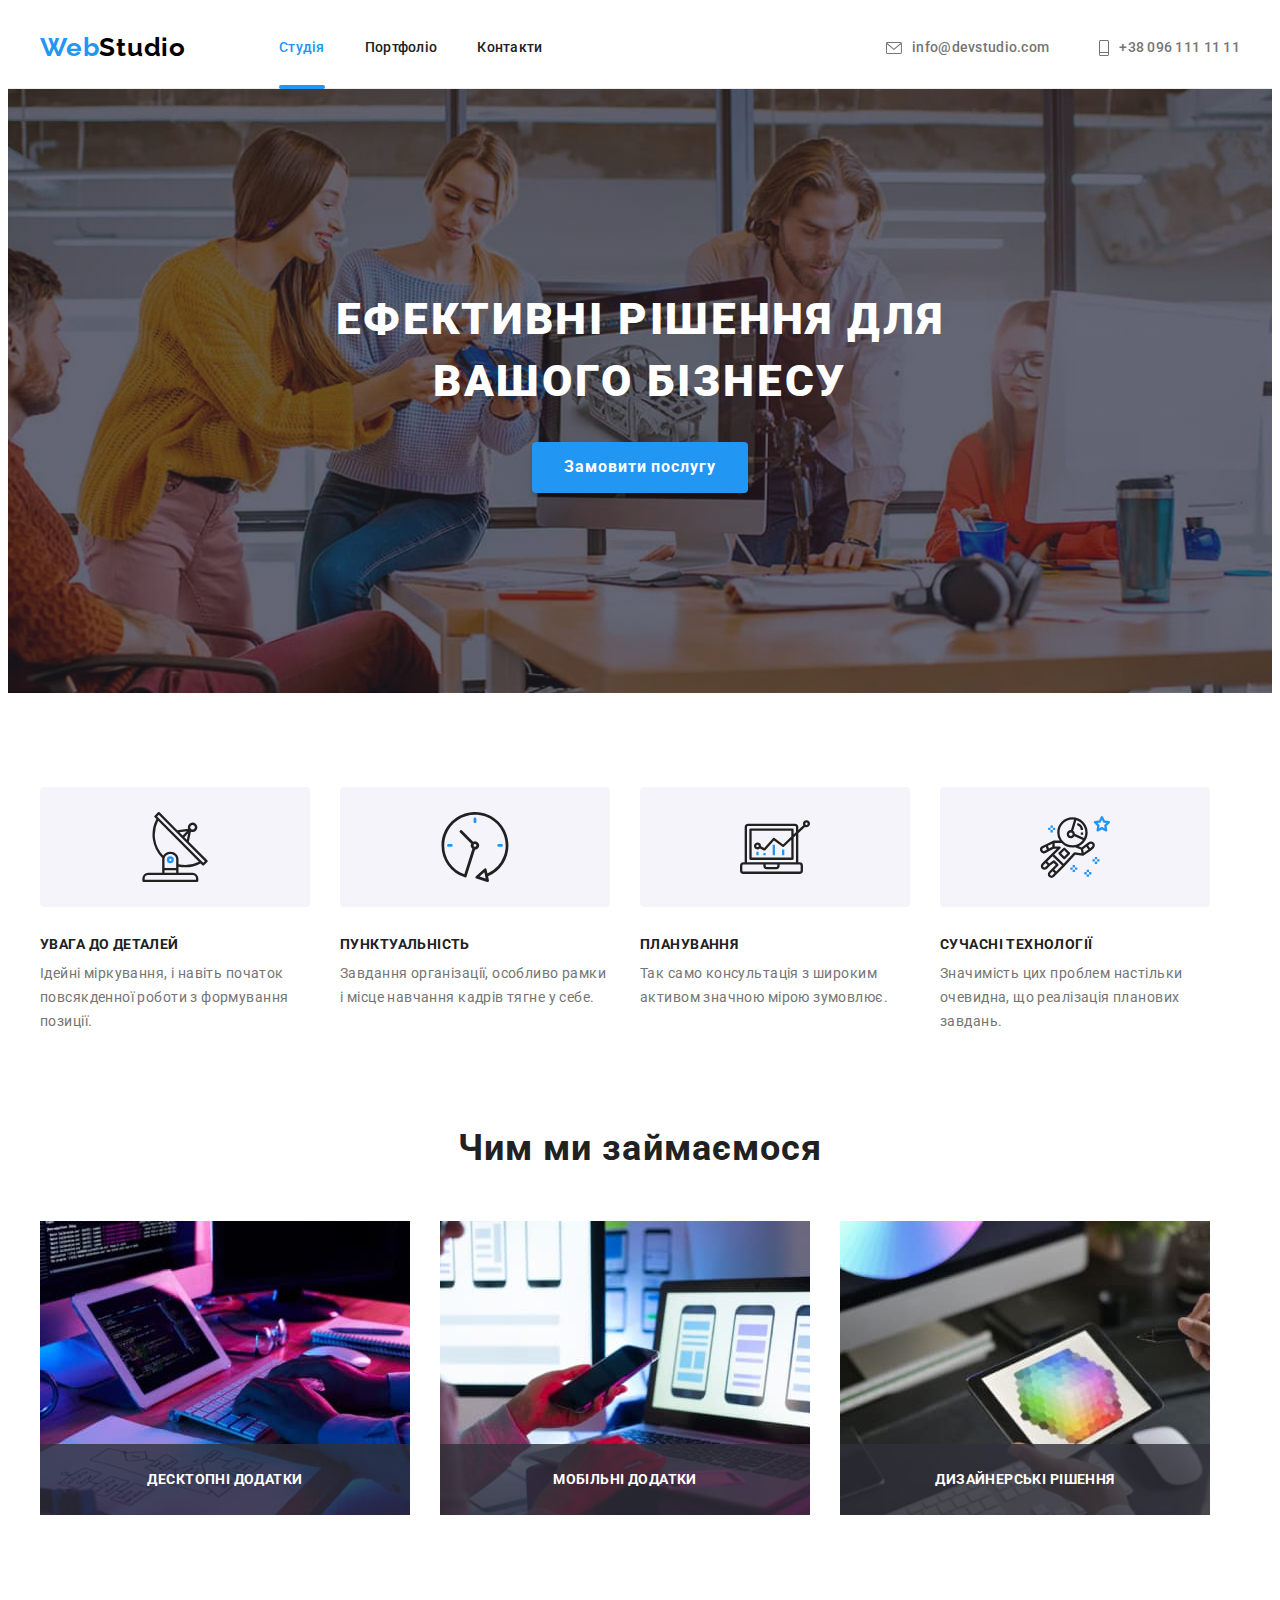
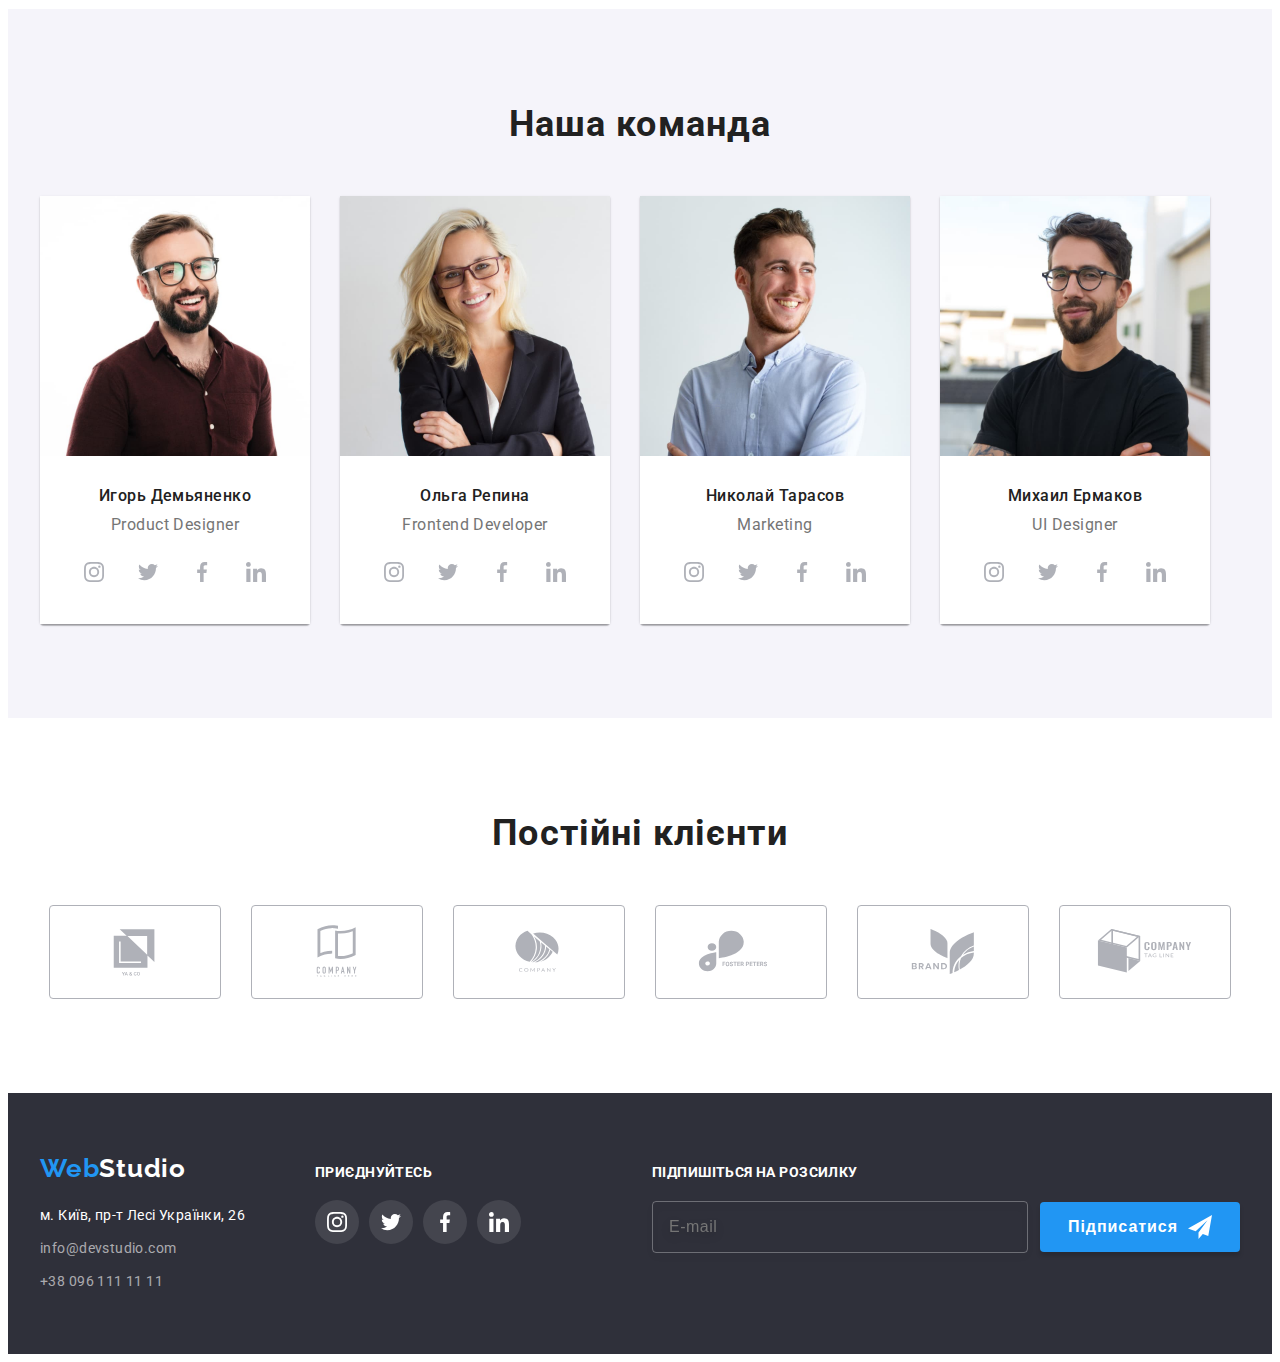
==== commit 1736a656: "виправляє помилки в дз 6" ====
--- a/index.html
+++ b/index.html
@@ -379,7 +379,7 @@
         </address>
       </div>
       <div class="footer-right">
-        <h2 class="footer-title">приєднуйтесь</h2>
+        <h2 class="footer-title">Приєднуйтесь</h2>
         <ul class="footer-list list">
           <li class="footer-item">
             <a class="footer-link link" href="" rel="noopener noreferrer" aria-label="Instagram">
@@ -413,7 +413,7 @@
       </div>
       <div class="footer-subscribe">
         <h2 class="footer-subscribe-title">Підпишіться на розсилку</h2>
-        <form class="footer-subscribe-form" action="">
+        <form class="footer-subscribe-form">
           <input class="footer-subscribe-email" type="text" name="E-mail" placeholder="E-mail" />
 
           <button class="footer-subscribe-button" type="submit">
@@ -437,7 +437,7 @@
       </button>
       <form class="modal-form" name="modal-form">
         <strong class="register-form-title">Залиште свої дані, ми вам передзвонимо</strong>
-        <div class="register-form-groupe" role="group" aria-labelledby="contact-details-head">
+        <div class="register-form-groupe" role="group">
           <span class="register-form-label">Ім'я</span>
           <label class="register-form-wrap">
             <input class="register-form-input" type="text" name="user-name" />
--- a/css/styles.css
+++ b/css/styles.css
@@ -501,11 +501,6 @@
   align-items: baseline;
 }
 
-.footer-left {
-  display: flex;
-  flex-direction: column;
-}
-
 .logo-footer {
   display: inline-block;
   margin-bottom: 20px;
@@ -558,9 +553,7 @@
 }
 
 .footer-right {
-  display: flex;
-  flex-direction: column;
-  margin-left: 70px;
+ margin-left: 70px;
 }
 
 .footer-list {
@@ -738,15 +731,12 @@
 }
 
 .footer-subscribe {
-  margin-left: 93px;
-  display: flex;
-  flex-direction: column;
-  align-items: flex-start;
-  justify-content: center;
+  margin-left: auto;
 }
 
 .footer-subscribe-form {
   display: flex;
+  align-items: center;
 }
 
 .footer-subscribe-title {
@@ -783,10 +773,13 @@
   justify-content: center;
   margin-left: 12px;
   width: 200px;
+  padding-top: 10px;
+  padding-bottom: 10px;
   background: #2196f3;
   box-shadow: 0px 4px 4px rgba(0, 0, 0, 0.15);
   border-radius: 4px;
   cursor: pointer;
+  border: none;
 }
 
 .subscribe-button-text {
@@ -933,11 +926,9 @@
 
 .register-form-icon {
   position: absolute;
-  left: 0;
-  top: 0;
-  margin-top: 11px;
-  margin-bottom: 12px;
-  margin-left: 12px;
+  left: 12px;
+  top: 50%;
+  transform: translateY(-50%);
   fill: var(--main-text-color);
   transition: 250ms cubic-bezier(0.4, 0, 0.2, 1);
 }
@@ -968,8 +959,7 @@
   text-align: center;
 
   padding: 10px 52px;
-  margin-bottom: 40px;
-
+  
   font-weight: 700;
   font-size: 16px;
   line-height: 1.9;
